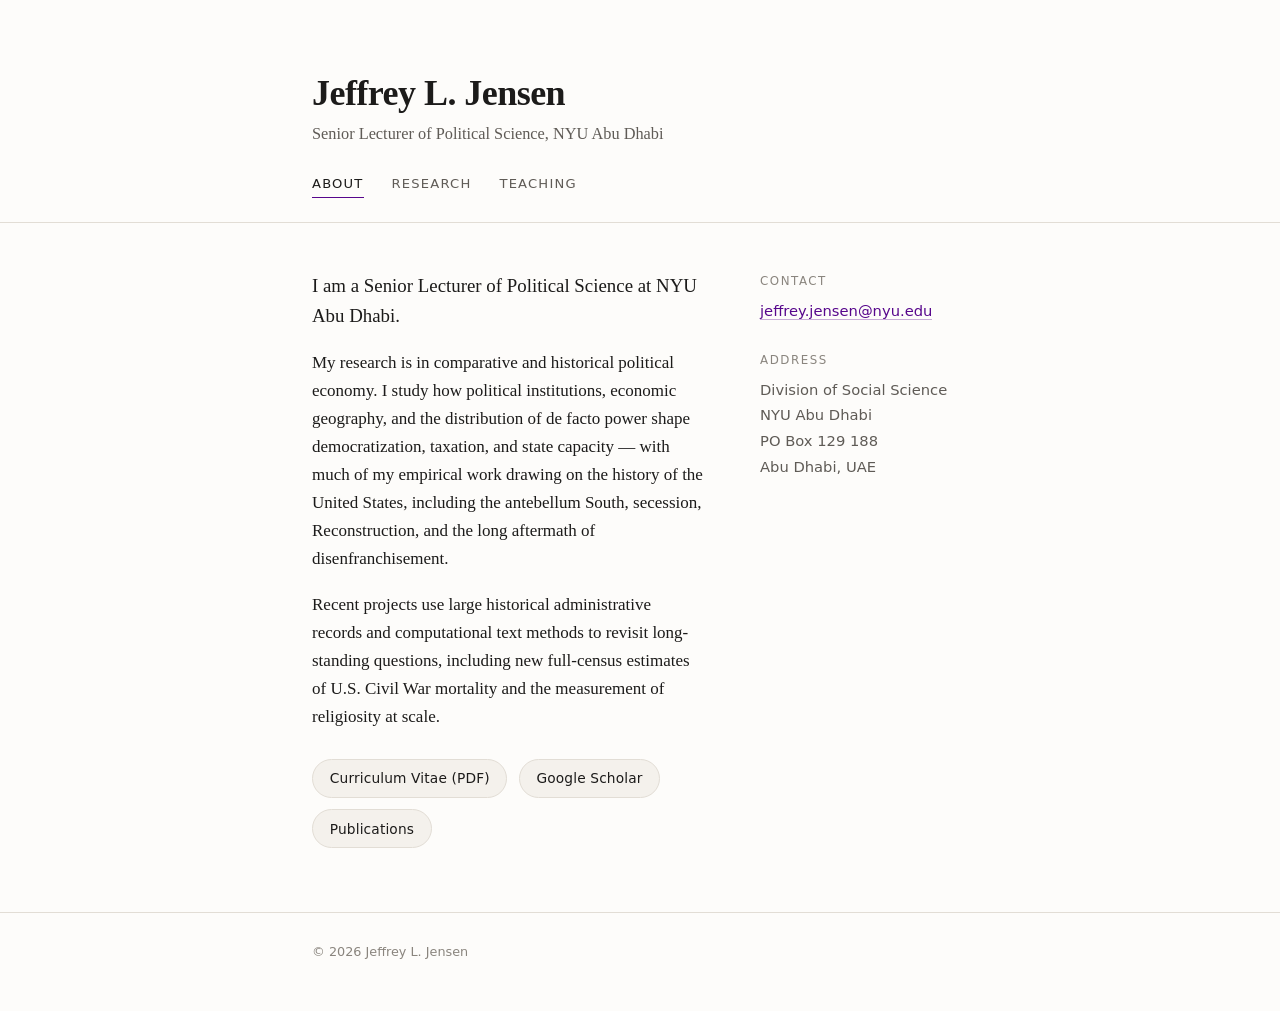
==== index.html @ dd349063 "Add files via upload" ====
<!DOCTYPE html>
<html lang="en">
<head>
<meta charset="utf-8">
<meta name="viewport" content="width=device-width, initial-scale=1">
<title>Jeffrey L. Jensen</title>
<meta name="description" content="Jeffrey L. Jensen is a Senior Lecturer of Political Science at NYU Abu Dhabi, working on historical political economy, democratization, taxation, and state capacity.">
<meta name="author" content="Jeffrey L. Jensen">
<link rel="canonical" href="https://www.jeffreyljensen.com/">
<meta property="og:type" content="profile">
<meta property="og:title" content="Jeffrey L. Jensen">
<meta property="og:description" content="Senior Lecturer of Political Science at NYU Abu Dhabi.">
<meta property="og:url" content="https://www.jeffreyljensen.com/">
<link rel="stylesheet" href="style.css">
<link rel="icon" href="data:image/svg+xml,<svg xmlns='http://www.w3.org/2000/svg' viewBox='0 0 100 100'><text y='.9em' font-size='90' font-family='Georgia,serif'>J</text></svg>">
</head>
<body>

<header class="site">
  <div class="wrap">
    <h1 class="name"><a href="index.html">Jeffrey L. Jensen</a></h1>
    <p class="role">Senior Lecturer of Political Science, NYU Abu Dhabi</p>
    <nav class="site" aria-label="Main">
      <a href="index.html" aria-current="page">About</a>
      <a href="research.html">Research</a>
      <a href="teaching.html">Teaching</a>
    </nav>
  </div>
</header>

<main class="wrap">
  <div class="about-grid">
    <div>
      <p class="lead">I am a Senior Lecturer of Political Science at NYU Abu Dhabi.</p>

      <p>My research is in comparative and historical political economy. I study how
      political institutions, economic geography, and the distribution of de facto
      power shape democratization, taxation, and state capacity &mdash; with much of
      my empirical work drawing on the history of the United States, including the
      antebellum South, secession, Reconstruction, and the long aftermath of
      disenfranchisement.</p>

      <p>Recent projects use large historical administrative records and
      computational text methods to revisit long-standing questions, including new
      full-census estimates of U.S. Civil War mortality and the measurement of
      religiosity at scale.</p>

      <ul class="quicklinks">
        <li><a href="papers/cv_jensen.pdf">Curriculum Vitae (PDF)</a></li>
        <li><a href="https://scholar.google.ae/citations?user=7pfN7BQAAAAJ&amp;hl=en">Google Scholar</a></li>
        <li><a href="research.html">Publications</a></li>
      </ul>
    </div>

    <aside class="contact">
      <span class="label">Contact</span>
      <!-- Confirm this address before publishing. -->
      <a href="mailto:jeffrey.jensen@nyu.edu">jeffrey.jensen@nyu.edu</a><br><br>
      <span class="label">Address</span>
      Division of Social Science<br>
      NYU Abu Dhabi<br>
      PO Box 129 188<br>
      Abu Dhabi, UAE
    </aside>
  </div>
</main>

<footer class="site">
  <div class="wrap">
    &copy; <span id="year">2026</span> Jeffrey L. Jensen
  </div>
</footer>

<script>document.getElementById('year').textContent = new Date().getFullYear();</script>
</body>
</html>
---- style.css ----
/* ---------------------------------------------------------------
   jeffreyljensen.com — shared stylesheet
   Edit colors and spacing here; all three pages use this file.
   --------------------------------------------------------------- */

:root {
  --bg:        #fdfcfa;
  --surface:   #f4f1ec;
  --text:      #1c1b1a;
  --muted:     #5f5b56;
  --faint:     #8a857e;
  --rule:      #e2ddd5;
  --accent:    #57068c;
  --accent-alt:#7b3fb0;
  --maxw:      44rem;
}

@media (prefers-color-scheme: dark) {
  :root {
    --bg:        #14131a;
    --surface:   #1d1c25;
    --text:      #eceaf2;
    --muted:     #b3aec0;
    --faint:     #8b8699;
    --rule:      #2e2c39;
    --accent:    #c4a2e8;
    --accent-alt:#dcc6f5;
  }
}

*, *::before, *::after { box-sizing: border-box; }

html { -webkit-text-size-adjust: 100%; scroll-behavior: smooth; }

body {
  margin: 0;
  background: var(--bg);
  color: var(--text);
  font-family: "Iowan Old Style", "Palatino Linotype", Palatino, "Book Antiqua",
               Georgia, "Times New Roman", serif;
  font-size: 1.0625rem;
  line-height: 1.65;
  text-rendering: optimizeLegibility;
  -webkit-font-smoothing: antialiased;
}

.wrap {
  max-width: var(--maxw);
  margin: 0 auto;
  padding: 0 1.5rem;
}

/* ---------- header ---------- */

header.site {
  border-bottom: 1px solid var(--rule);
  padding: 3rem 0 1.5rem;
  margin-bottom: 3rem;
}

header.site .name {
  font-size: 1.9rem;
  line-height: 1.2;
  font-weight: 600;
  letter-spacing: -0.015em;
  margin: 0 0 0.35rem;
}

header.site .name a {
  color: inherit;
  text-decoration: none;
  border: 0;
}

header.site .role {
  margin: 0 0 1.6rem;
  color: var(--muted);
  font-size: 1.02rem;
}

nav.site {
  display: flex;
  flex-wrap: wrap;
  gap: 1.75rem;
  font-family: ui-sans-serif, system-ui, -apple-system, "Segoe UI", Roboto,
               Helvetica, Arial, sans-serif;
  font-size: 0.82rem;
  letter-spacing: 0.09em;
  text-transform: uppercase;
}

nav.site a {
  color: var(--muted);
  text-decoration: none;
  border-bottom: 1px solid transparent;
  padding-bottom: 2px;
  transition: color 0.15s ease, border-color 0.15s ease;
}

nav.site a:hover { color: var(--text); border-bottom-color: var(--rule); }

nav.site a[aria-current="page"] {
  color: var(--text);
  border-bottom-color: var(--accent);
}

/* ---------- typography ---------- */

main { padding-bottom: 1rem; }

h2 {
  font-family: ui-sans-serif, system-ui, -apple-system, "Segoe UI", Roboto,
               Helvetica, Arial, sans-serif;
  font-size: 0.8rem;
  letter-spacing: 0.13em;
  text-transform: uppercase;
  color: var(--faint);
  font-weight: 600;
  margin: 3.25rem 0 1.5rem;
  padding-bottom: 0.6rem;
  border-bottom: 1px solid var(--rule);
}

main > h2:first-child { margin-top: 0; }

p { margin: 0 0 1.1rem; }

.lead { font-size: 1.18rem; line-height: 1.6; }

a {
  color: var(--accent);
  text-decoration: none;
  border-bottom: 1px solid color-mix(in srgb, var(--accent) 32%, transparent);
  transition: color 0.15s ease, border-color 0.15s ease;
}

a:hover { color: var(--accent-alt); border-bottom-color: currentColor; }

/* ---------- about page ---------- */

.about-grid {
  display: grid;
  grid-template-columns: 1fr;
  gap: 2.5rem;
}

.quicklinks {
  display: flex;
  flex-wrap: wrap;
  gap: 0.7rem;
  margin: 1.75rem 0 0;
  padding: 0;
  list-style: none;
}

.quicklinks a {
  display: inline-block;
  padding: 0.45rem 1.05rem;
  border: 1px solid var(--rule);
  border-radius: 999px;
  background: var(--surface);
  color: var(--text);
  font-family: ui-sans-serif, system-ui, -apple-system, "Segoe UI", Roboto,
               Helvetica, Arial, sans-serif;
  font-size: 0.86rem;
  letter-spacing: 0.01em;
}

.quicklinks a:hover {
  border-color: var(--accent);
  color: var(--accent);
}

.contact {
  font-family: ui-sans-serif, system-ui, -apple-system, "Segoe UI", Roboto,
               Helvetica, Arial, sans-serif;
  font-size: 0.92rem;
  line-height: 1.75;
  color: var(--muted);
}

.contact .label {
  display: block;
  font-size: 0.74rem;
  letter-spacing: 0.13em;
  text-transform: uppercase;
  color: var(--faint);
  margin-bottom: 0.4rem;
}

/* ---------- publications ---------- */

ol.pubs {
  list-style: none;
  margin: 0;
  padding: 0;
  counter-reset: pub;
}

ol.pubs > li {
  position: relative;
  padding: 0 0 1.6rem 2.4rem;
  margin-bottom: 1.6rem;
  border-bottom: 1px solid var(--rule);
}

ol.pubs > li:last-child { border-bottom: 0; margin-bottom: 0; }

ol.pubs > li::before {
  counter-increment: pub;
  content: counter(pub);
  position: absolute;
  left: 0;
  top: 0.28rem;
  font-family: ui-sans-serif, system-ui, -apple-system, "Segoe UI", Roboto,
               Helvetica, Arial, sans-serif;
  font-size: 0.74rem;
  font-variant-numeric: tabular-nums;
  color: var(--faint);
}

ul.pubs { list-style: none; margin: 0; padding: 0; }

ul.pubs > li {
  padding: 0 0 1.6rem 0;
  margin-bottom: 1.6rem;
  border-bottom: 1px solid var(--rule);
}

ul.pubs > li:last-child { border-bottom: 0; margin-bottom: 0; }

.pub-title {
  display: block;
  font-weight: 600;
  margin-bottom: 0.3rem;
  line-height: 1.45;
}

.pub-title a { color: var(--text); border-bottom-color: var(--rule); }
.pub-title a:hover { color: var(--accent); }

.pub-meta { display: block; color: var(--muted); font-size: 0.97rem; }

.pub-meta em { font-style: italic; }

.pub-links {
  margin-top: 0.55rem;
  font-family: ui-sans-serif, system-ui, -apple-system, "Segoe UI", Roboto,
               Helvetica, Arial, sans-serif;
  font-size: 0.82rem;
  display: flex;
  flex-wrap: wrap;
  gap: 0.5rem 1.1rem;
}

.pub-links a { border-bottom-color: transparent; }
.pub-links a:hover { border-bottom-color: currentColor; }

.tag {
  display: inline-block;
  font-family: ui-sans-serif, system-ui, -apple-system, "Segoe UI", Roboto,
               Helvetica, Arial, sans-serif;
  font-size: 0.68rem;
  letter-spacing: 0.09em;
  text-transform: uppercase;
  color: var(--accent);
  background: color-mix(in srgb, var(--accent) 10%, transparent);
  border-radius: 3px;
  padding: 0.14rem 0.45rem;
  vertical-align: 0.12em;
  margin-left: 0.4rem;
  white-space: nowrap;
}

/* ---------- teaching ---------- */

.courses { list-style: none; margin: 0; padding: 0; }

.courses > li {
  padding-bottom: 1.5rem;
  margin-bottom: 1.5rem;
  border-bottom: 1px solid var(--rule);
}

.courses > li:last-child { border-bottom: 0; margin-bottom: 0; }

.course-title { display: block; font-weight: 600; margin-bottom: 0.3rem; }

.course-sub {
  display: block;
  color: var(--muted);
  font-size: 0.97rem;
  margin-bottom: 0.5rem;
}

/* ---------- footer ---------- */

footer.site {
  border-top: 1px solid var(--rule);
  margin-top: 4rem;
  padding: 1.75rem 0 3rem;
  font-family: ui-sans-serif, system-ui, -apple-system, "Segoe UI", Roboto,
               Helvetica, Arial, sans-serif;
  font-size: 0.8rem;
  color: var(--faint);
}

footer.site a { color: var(--faint); border-bottom-color: transparent; }
footer.site a:hover { color: var(--accent); }

/* ---------- responsive ---------- */

@media (min-width: 46rem) {
  .about-grid { grid-template-columns: 1fr 13rem; gap: 3.5rem; }
  header.site { padding-top: 4.5rem; }
  header.site .name { font-size: 2.25rem; }
}

@media (max-width: 30rem) {
  body { font-size: 1rem; }
  header.site { padding-top: 2.25rem; margin-bottom: 2.25rem; }
  header.site .name { font-size: 1.6rem; }
  nav.site { gap: 1.15rem; font-size: 0.76rem; }
}

@media (prefers-reduced-motion: reduce) {
  * { transition: none !important; scroll-behavior: auto !important; }
}
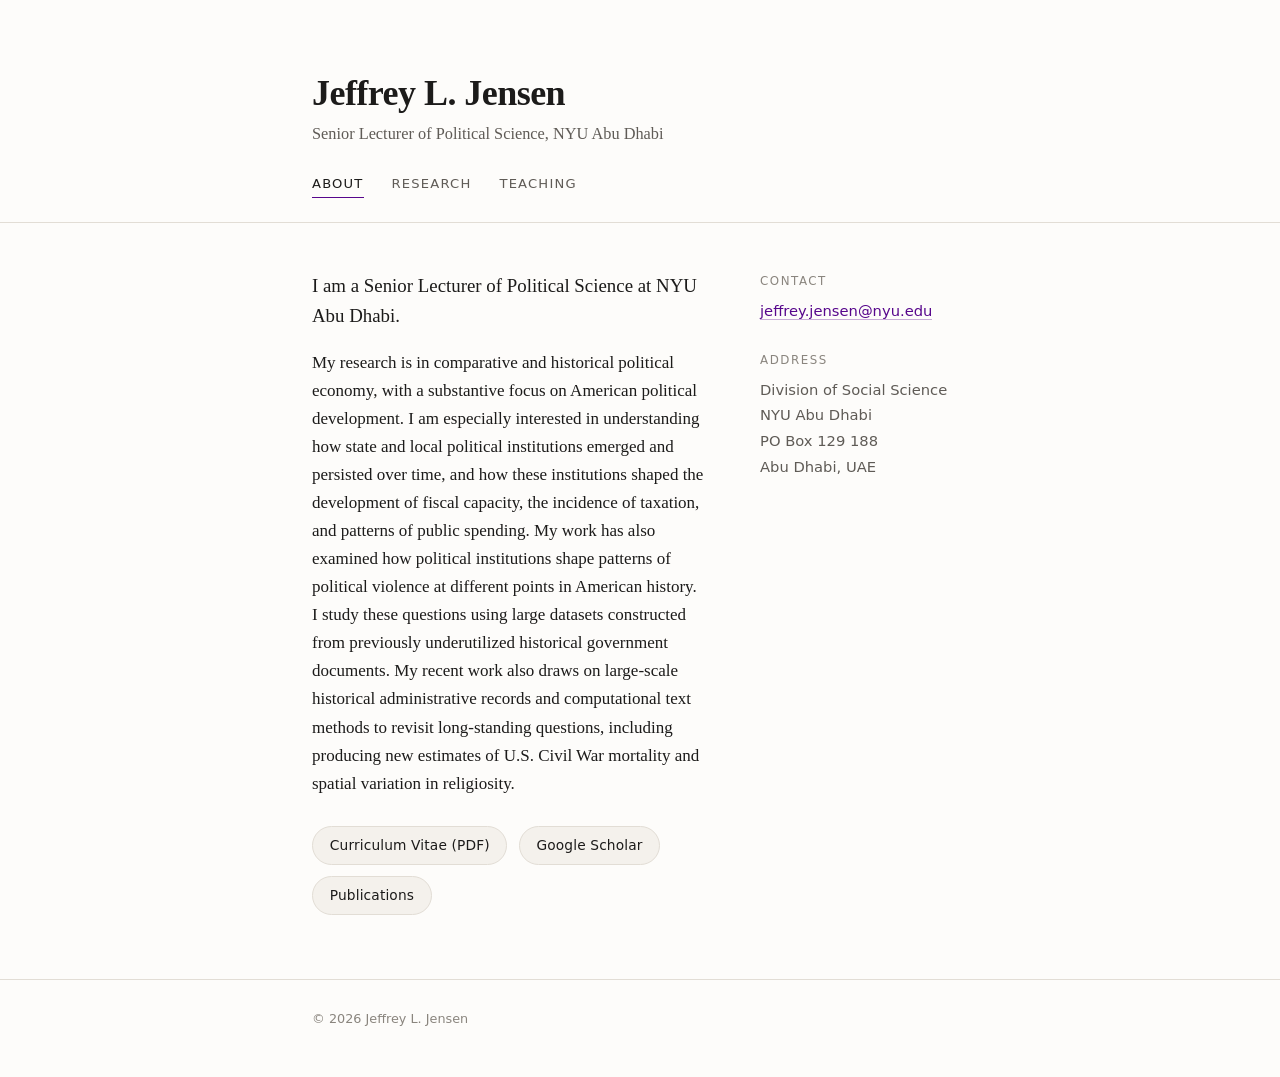
==== commit 9a4d7a98: "Revise research overview and project details Updated research description to focus on American polit" ====
--- a/index.html
+++ b/index.html
@@ -33,17 +33,17 @@
     <div>
       <p class="lead">I am a Senior Lecturer of Political Science at NYU Abu Dhabi.</p>
 
-      <p>My research is in comparative and historical political economy. I study how
-      political institutions, economic geography, and the distribution of de facto
-      power shape democratization, taxation, and state capacity &mdash; with much of
-      my empirical work drawing on the history of the United States, including the
-      antebellum South, secession, Reconstruction, and the long aftermath of
-      disenfranchisement.</p>
-
-      <p>Recent projects use large historical administrative records and
-      computational text methods to revisit long-standing questions, including new
-      full-census estimates of U.S. Civil War mortality and the measurement of
-      religiosity at scale.</p>
+      <p>My research is in comparative and historical political economy, with a substantive 
+        focus on American political development. I am especially interested in understanding 
+        how state and local political institutions emerged and persisted over time, and how 
+        these institutions shaped the development of fiscal capacity, the incidence of taxation, 
+        and patterns of public spending. My work has also examined how political institutions 
+        shape patterns of political violence at different points in American history. I study 
+        these questions using large datasets constructed from previously underutilized 
+        historical government documents. My recent work also draws on large-scale historical 
+        administrative records and computational text methods to revisit long-standing questions, 
+        including producing new estimates of U.S. Civil War mortality and spatial variation in 
+        religiosity.</p>
 
       <ul class="quicklinks">
         <li><a href="papers/cv_jensen.pdf">Curriculum Vitae (PDF)</a></li>
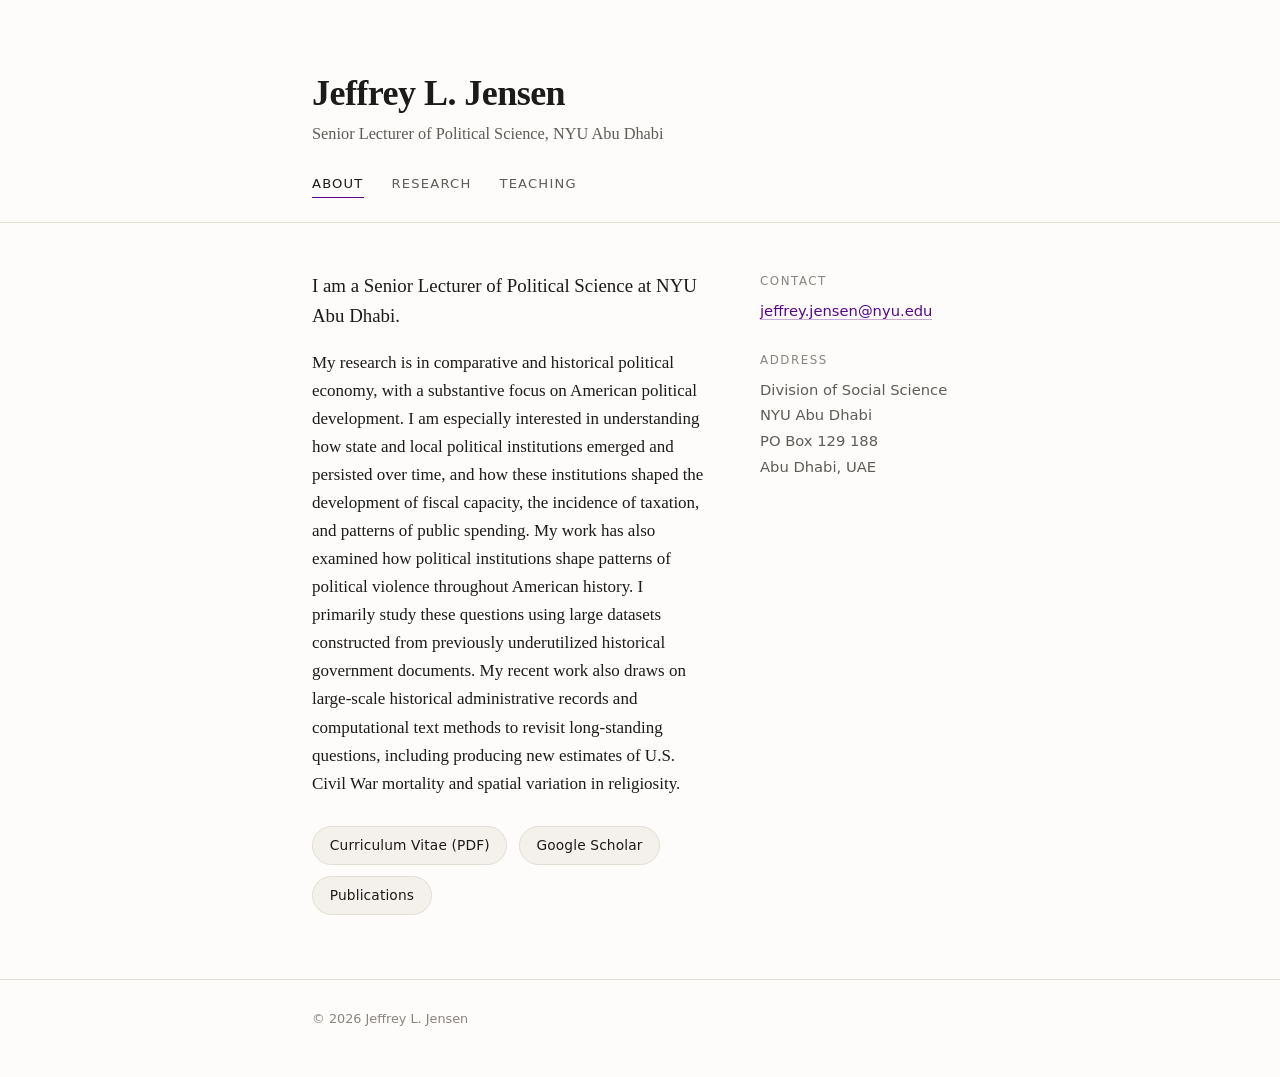
==== commit 16a13906: "Refine wording on political violence study description" ====
--- a/index.html
+++ b/index.html
@@ -38,7 +38,7 @@
         how state and local political institutions emerged and persisted over time, and how 
         these institutions shaped the development of fiscal capacity, the incidence of taxation, 
         and patterns of public spending. My work has also examined how political institutions 
-        shape patterns of political violence at different points in American history. I study 
+        shape patterns of political violence throughout American history. I primarily study 
         these questions using large datasets constructed from previously underutilized 
         historical government documents. My recent work also draws on large-scale historical 
         administrative records and computational text methods to revisit long-standing questions, 
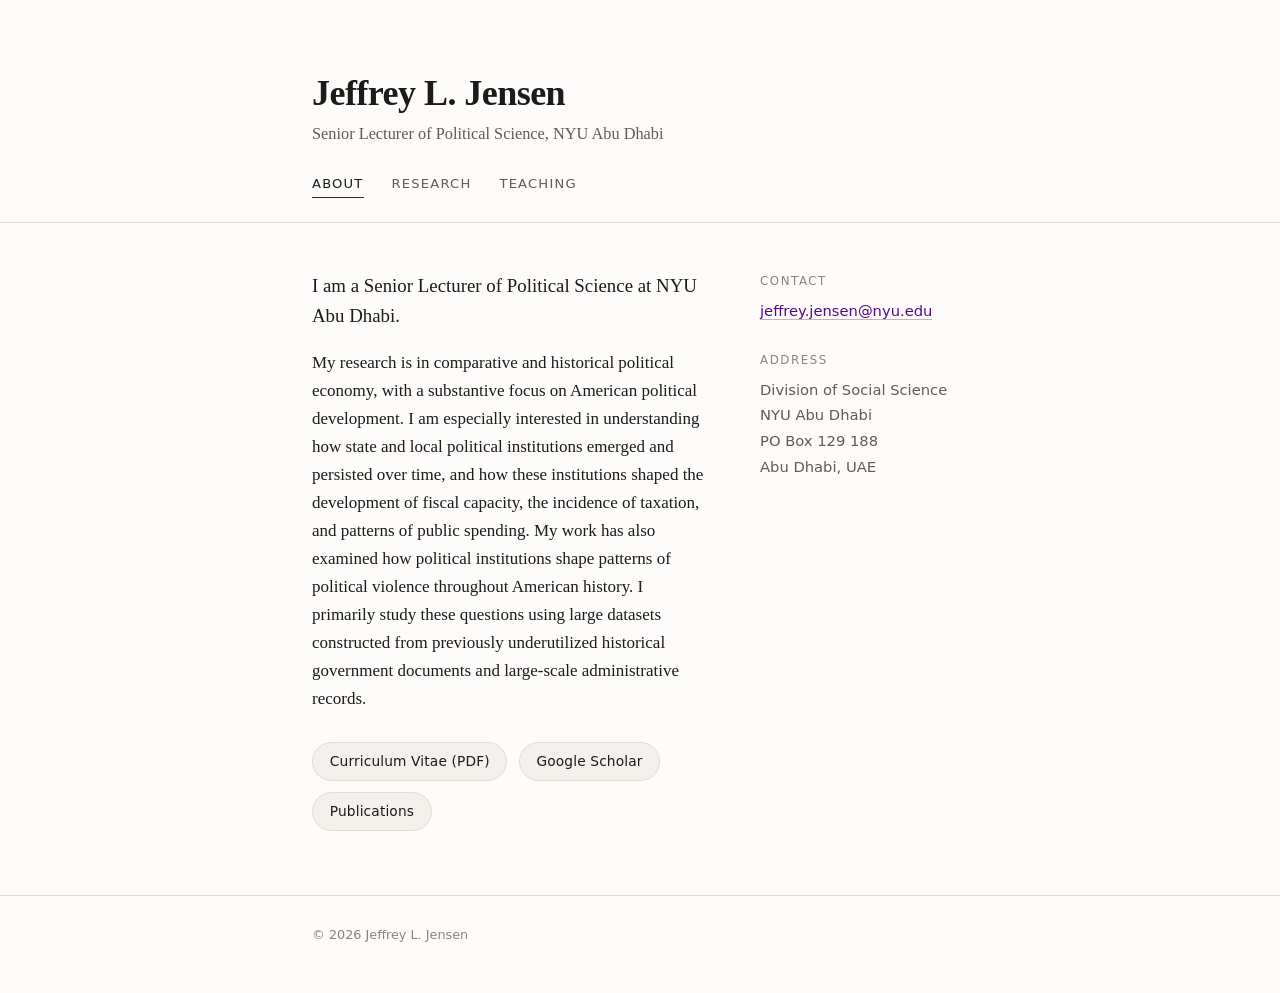
==== commit 079ae114: "Simplify research methods description in index.html Removed redundant text about research methods in" ====
--- a/index.html
+++ b/index.html
@@ -40,10 +40,7 @@
         and patterns of public spending. My work has also examined how political institutions 
         shape patterns of political violence throughout American history. I primarily study 
         these questions using large datasets constructed from previously underutilized 
-        historical government documents. My recent work also draws on large-scale historical 
-        administrative records and computational text methods to revisit long-standing questions, 
-        including producing new estimates of U.S. Civil War mortality and spatial variation in 
-        religiosity.</p>
+        historical government documents and large-scale administrative records.</p>
 
       <ul class="quicklinks">
         <li><a href="papers/cv_jensen.pdf">Curriculum Vitae (PDF)</a></li>
